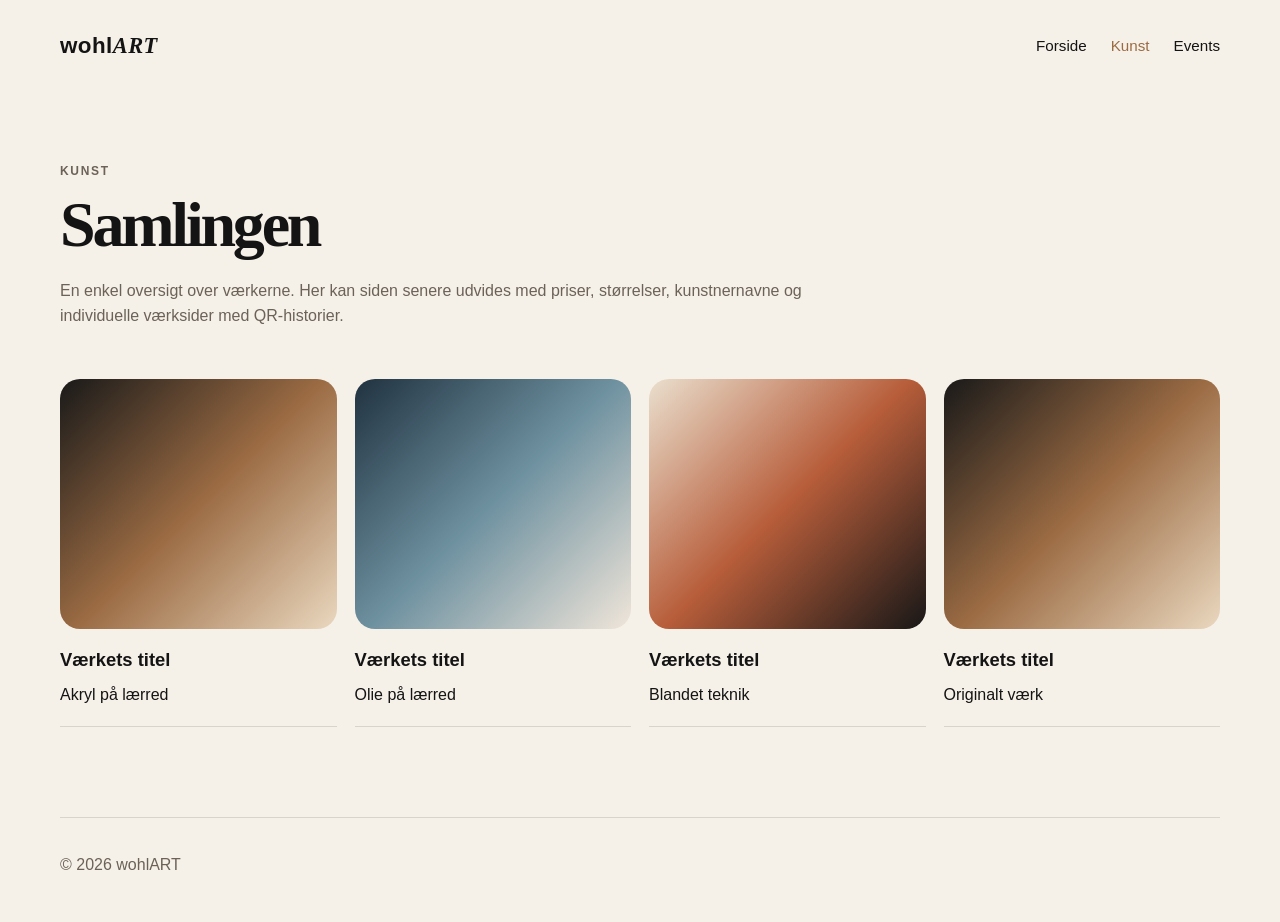
==== kunst.html @ 7869e597 "Add files via upload" ====
<!DOCTYPE html>
<html lang="da">
<head>
  <meta charset="UTF-8" />
  <meta name="viewport" content="width=device-width, initial-scale=1.0" />
  <title>wohlART | Kunst</title>
  <link rel="stylesheet" href="styles.css" />
</head>
<body>
  <header class="header">
  <a class="logo" href="index.html">wohl<span>ART</span></a>
  <nav>
    <a class="" href="index.html">Forside</a>
    <a class="active" href="kunst.html">Kunst</a>
    <a class="" href="events.html">Events</a>
  </nav>
</header>

  <main>
    <section class="page-intro">
      <p class="eyebrow">Kunst</p>
      <h2>Samlingen</h2>
      <p>
        En enkel oversigt over værkerne. Her kan siden senere udvides med priser,
        størrelser, kunstnernavne og individuelle værksider med QR-historier.
      </p>
    </section>

    <section class="art-grid">
      <article class="simple-art">
        <div class="art-image"></div>
        <h3>Værkets titel</h3>
        <p>Akryl på lærred</p>
      </article>
      <article class="simple-art">
        <div class="art-image two"></div>
        <h3>Værkets titel</h3>
        <p>Olie på lærred</p>
      </article>
      <article class="simple-art">
        <div class="art-image three"></div>
        <h3>Værkets titel</h3>
        <p>Blandet teknik</p>
      </article>
      <article class="simple-art">
        <div class="art-image"></div>
        <h3>Værkets titel</h3>
        <p>Originalt værk</p>
      </article>
    </section>
  </main>

  <footer>© 2026 wohlART</footer>
</body>
</html>
---- styles.css ----
* {
  box-sizing: border-box;
  margin: 0;
  padding: 0;
}

:root {
  --bg: #f6f1e8;
  --paper: #fffaf2;
  --text: #141414;
  --muted: #6b6259;
  --dark: #111;
  --accent: #9b6b43;
  --line: rgba(0, 0, 0, 0.12);
}

body {
  font-family: Arial, Helvetica, sans-serif;
  background: var(--bg);
  color: var(--text);
  line-height: 1.6;
}

.header {
  width: min(1160px, calc(100% - 40px));
  margin: 0 auto;
  padding: 28px 0;
  display: flex;
  justify-content: space-between;
  align-items: center;
}

.logo {
  color: var(--text);
  text-decoration: none;
  font-weight: 700;
  font-size: 1.4rem;
  letter-spacing: 0.02em;
}

.logo span {
  font-family: Georgia, serif;
  font-style: italic;
}

nav {
  display: flex;
  gap: 24px;
}

nav a {
  color: var(--text);
  text-decoration: none;
  font-size: 0.95rem;
}

nav a:hover,
nav a.active {
  color: var(--accent);
}

main {
  width: min(1160px, calc(100% - 40px));
  margin: 0 auto;
}

.hero {
  min-height: 72vh;
  display: grid;
  grid-template-columns: 1.05fr 0.95fr;
  align-items: center;
  gap: 70px;
  padding: 50px 0 80px;
}

.eyebrow {
  color: var(--accent);
  text-transform: uppercase;
  letter-spacing: 0.14em;
  font-size: 0.75rem;
  font-weight: 700;
  margin-bottom: 14px;
}

h1 {
  font-family: Georgia, serif;
  font-size: clamp(4rem, 9vw, 8.5rem);
  line-height: 0.88;
  letter-spacing: -0.08em;
  margin-bottom: 26px;
}

h2 {
  font-family: Georgia, serif;
  font-size: clamp(2.2rem, 5vw, 4.8rem);
  line-height: 0.95;
  letter-spacing: -0.05em;
  margin-bottom: 22px;
}

h3 {
  font-size: 1.15rem;
  margin: 16px 0 8px;
}

.lead {
  color: var(--muted);
  max-width: 650px;
  font-size: 1.1rem;
}

.actions {
  display: flex;
  flex-wrap: wrap;
  gap: 14px;
  margin-top: 34px;
}

.button {
  display: inline-flex;
  padding: 13px 20px;
  border-radius: 999px;
  text-decoration: none;
  font-weight: 700;
}

.button.dark {
  background: var(--dark);
  color: white;
}

.button.light {
  border: 1px solid var(--line);
  color: var(--text);
}

.visual {
  background:
    radial-gradient(circle at 30% 20%, rgba(255,255,255,0.8), transparent 20%),
    linear-gradient(135deg, #161616, #81593b 45%, #e7d2b8);
  min-height: 540px;
  border-radius: 38px;
  box-shadow: 0 30px 90px rgba(0,0,0,0.18);
  position: relative;
}

.qr-card {
  position: absolute;
  right: 28px;
  bottom: 28px;
  width: 180px;
  background: var(--paper);
  border-radius: 22px;
  padding: 18px;
  box-shadow: 0 18px 50px rgba(0,0,0,0.18);
}

.qr {
  width: 82px;
  height: 82px;
  background:
    linear-gradient(90deg, #111 10px, transparent 10px),
    linear-gradient(#111 10px, transparent 10px);
  background-size: 22px 22px;
  border: 10px solid white;
  margin-bottom: 12px;
}

.section {
  padding: 80px 0;
  border-top: 1px solid var(--line);
}

.concept {
  display: grid;
  grid-template-columns: 0.8fr 1.2fr;
  gap: 60px;
}

.concept p,
.event-text p,
.art-card p,
.page-intro p {
  color: var(--muted);
}

.gallery {
  display: grid;
  grid-template-columns: repeat(3, 1fr);
  gap: 22px;
  margin-top: 34px;
}

.art-card {
  background: var(--paper);
  border: 1px solid var(--line);
  border-radius: 28px;
  padding: 18px;
}

.art-image {
  height: 320px;
  border-radius: 20px;
  background: linear-gradient(135deg, #191919, #9b6b43, #ead8bf);
}

.art-image.two {
  background: linear-gradient(135deg, #203240, #6e91a0, #f0e6da);
}

.art-image.three {
  background: linear-gradient(135deg, #eadfce, #b75d3a, #171717);
}

.page-intro {
  padding: 70px 0 50px;
  max-width: 780px;
}

.art-grid {
  display: grid;
  grid-template-columns: repeat(4, 1fr);
  gap: 18px;
  padding-bottom: 90px;
}

.simple-art {
  border-bottom: 1px solid var(--line);
  padding-bottom: 18px;
}

.simple-art .art-image {
  height: 250px;
  margin-bottom: 14px;
}

.events-layout {
  display: grid;
  grid-template-columns: 1fr 0.9fr;
  gap: 60px;
  padding: 70px 0 90px;
}

.event-box {
  background: var(--dark);
  color: white;
  border-radius: 34px;
  padding: 42px;
}

.event-box p {
  color: rgba(255,255,255,0.72);
}

footer {
  width: min(1160px, calc(100% - 40px));
  margin: 0 auto;
  padding: 34px 0 44px;
  color: var(--muted);
  border-top: 1px solid var(--line);
}

@media (max-width: 850px) {
  .header,
  nav {
    flex-direction: column;
    gap: 18px;
  }

  .hero,
  .concept,
  .gallery,
  .events-layout {
    grid-template-columns: 1fr;
  }

  .art-grid {
    grid-template-columns: 1fr 1fr;
  }

  .visual {
    min-height: 420px;
  }
}

@media (max-width: 560px) {
  .art-grid {
    grid-template-columns: 1fr;
  }
}
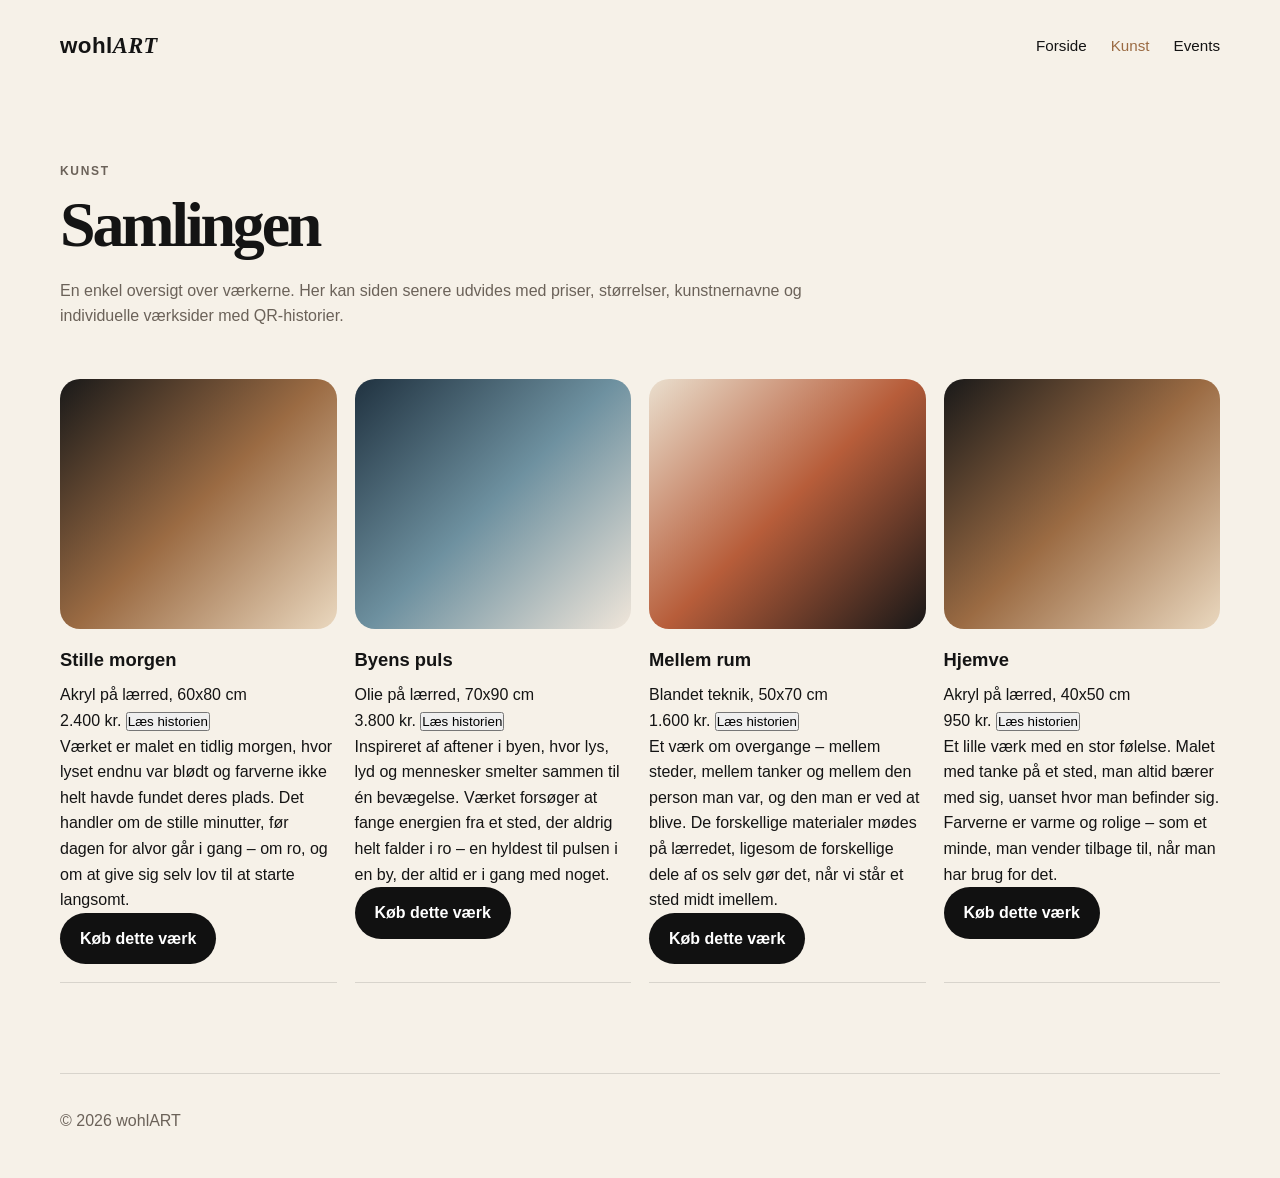
==== commit dc0f8ee4: "Update kunst.html" ====
--- a/kunst.html
+++ b/kunst.html
@@ -29,27 +29,75 @@
     <section class="art-grid">
       <article class="simple-art">
         <div class="art-image"></div>
-        <h3>Værkets titel</h3>
-        <p>Akryl på lærred</p>
+        <h3>Stille morgen</h3>
+        <p class="medium">Akryl på lærred, 60x80 cm</p>
+        <div class="art-actions">
+          <span class="price">2.400 kr.</span>
+          <button class="story-toggle" aria-expanded="false">Læs historien</button>
+        </div>
+        <p class="story">
+          Værket er malet en tidlig morgen, hvor lyset endnu var blødt og
+          farverne ikke helt havde fundet deres plads. Det handler om de
+          stille minutter, før dagen for alvor går i gang – om ro, og om at
+          give sig selv lov til at starte langsomt.
+        </p>
+        <a class="button dark small buy-button" href="mailto:info@wohlart.dk?subject=Køb af værk: Stille morgen">Køb dette værk</a>
       </article>
+
       <article class="simple-art">
         <div class="art-image two"></div>
-        <h3>Værkets titel</h3>
-        <p>Olie på lærred</p>
+        <h3>Byens puls</h3>
+        <p class="medium">Olie på lærred, 70x90 cm</p>
+        <div class="art-actions">
+          <span class="price">3.800 kr.</span>
+          <button class="story-toggle" aria-expanded="false">Læs historien</button>
+        </div>
+        <p class="story">
+          Inspireret af aftener i byen, hvor lys, lyd og mennesker smelter
+          sammen til én bevægelse. Værket forsøger at fange energien fra et
+          sted, der aldrig helt falder i ro – en hyldest til pulsen i en by,
+          der altid er i gang med noget.
+        </p>
+        <a class="button dark small buy-button" href="mailto:info@wohlart.dk?subject=Køb af værk: Byens puls">Køb dette værk</a>
       </article>
+
       <article class="simple-art">
         <div class="art-image three"></div>
-        <h3>Værkets titel</h3>
-        <p>Blandet teknik</p>
+        <h3>Mellem rum</h3>
+        <p class="medium">Blandet teknik, 50x70 cm</p>
+        <div class="art-actions">
+          <span class="price">1.600 kr.</span>
+          <button class="story-toggle" aria-expanded="false">Læs historien</button>
+        </div>
+        <p class="story">
+          Et værk om overgange – mellem steder, mellem tanker og mellem den
+          person man var, og den man er ved at blive. De forskellige
+          materialer mødes på lærredet, ligesom de forskellige dele af os
+          selv gør det, når vi står et sted midt imellem.
+        </p>
+        <a class="button dark small buy-button" href="mailto:info@wohlart.dk?subject=Køb af værk: Mellem rum">Køb dette værk</a>
       </article>
+
       <article class="simple-art">
         <div class="art-image"></div>
-        <h3>Værkets titel</h3>
-        <p>Originalt værk</p>
+        <h3>Hjemve</h3>
+        <p class="medium">Akryl på lærred, 40x50 cm</p>
+        <div class="art-actions">
+          <span class="price">950 kr.</span>
+          <button class="story-toggle" aria-expanded="false">Læs historien</button>
+        </div>
+        <p class="story">
+          Et lille værk med en stor følelse. Malet med tanke på et sted, man
+          altid bærer med sig, uanset hvor man befinder sig. Farverne er
+          varme og rolige – som et minde, man vender tilbage til, når man har
+          brug for det.
+        </p>
+        <a class="button dark small buy-button" href="mailto:info@wohlart.dk?subject=Køb af værk: Hjemve">Køb dette værk</a>
       </article>
     </section>
   </main>
 
   <footer>© 2026 wohlART</footer>
+  <script src="script.js"></script>
 </body>
 </html>
